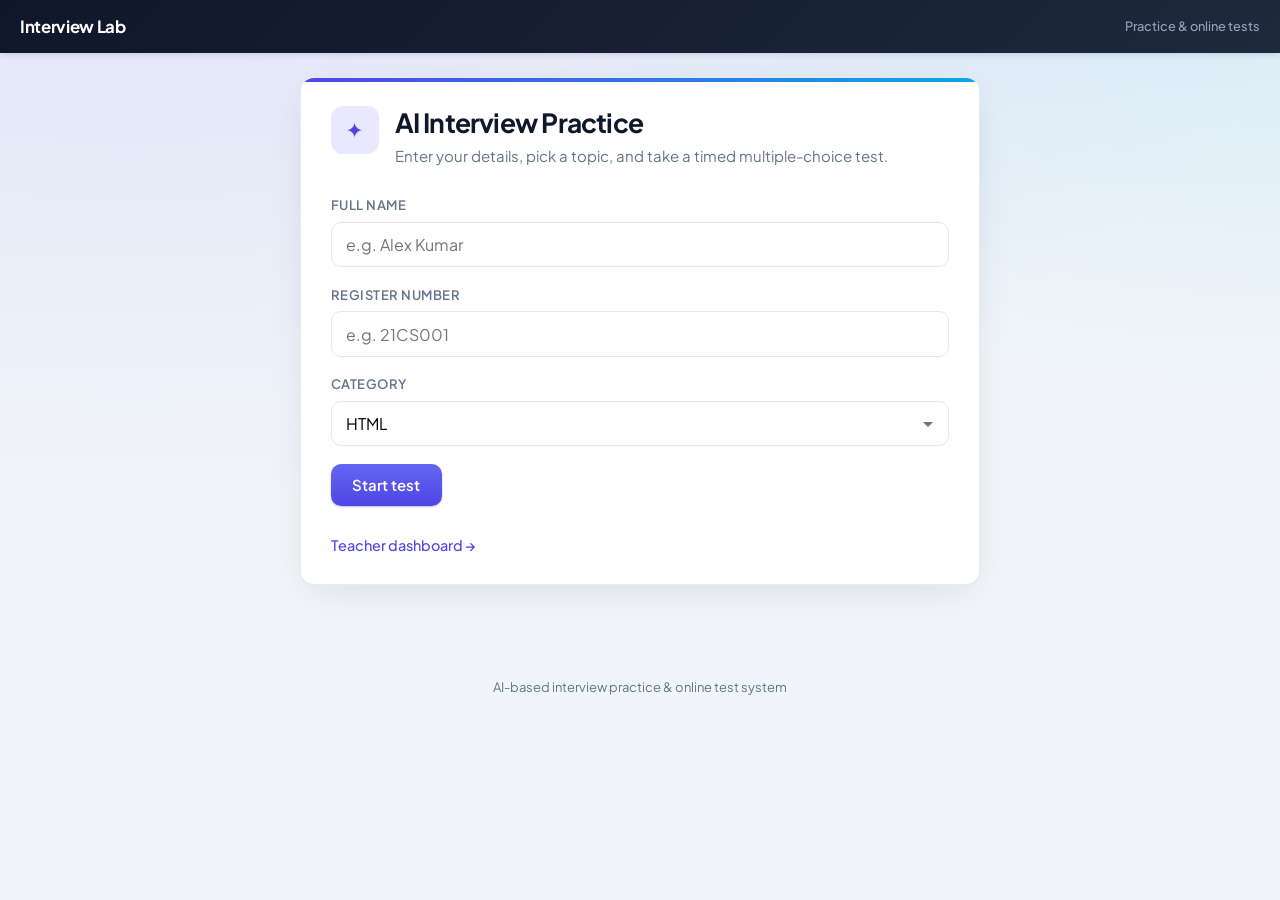
==== index.html @ 2e2f3640 "Created a repo with base Code" ====
<!DOCTYPE html>
<html lang="en">
  <head>
    <meta charset="UTF-8" />
    <meta name="viewport" content="width=device-width, initial-scale=1.0" />
    <title>Interview Lab — Start</title>
    <link rel="stylesheet" href="css/styles.css" />
  </head>
  <body>
    <header class="topbar">
      <a href="index.html" class="topbar__brand">Interview Lab</a>
      <span class="topbar__meta">Practice &amp; online tests</span>
    </header>

    <main class="main">
      <div class="wrap">
        <div class="card">
          <div class="card__lead">
            <div class="card__icon" aria-hidden="true">✦</div>
            <div>
              <h1>AI Interview Practice</h1>
              <p class="sub">
                Enter your details, pick a topic, and take a timed multiple-choice test.
              </p>
            </div>
          </div>

          <form id="login-form">
            <label for="name">Full name</label>
            <input
              type="text"
              id="name"
              name="name"
              autocomplete="name"
              required
              placeholder="e.g. Alex Kumar"
            />

            <label for="regNo">Register number</label>
            <input
              type="text"
              id="regNo"
              name="regNo"
              required
              placeholder="e.g. 21CS001"
            />

            <label for="category">Category</label>
            <select id="category" name="category" required>
              <option value="HTML">HTML</option>
              <option value="CSS">CSS</option>
              <option value="JavaScript">JavaScript</option>
              <option value="Aptitude">Aptitude</option>
            </select>

            <button type="submit" class="btn">Start test</button>
          </form>

          <div class="nav-links">
            <a class="link-quiet" href="dashboard.html">Teacher dashboard →</a>
          </div>
        </div>
      </div>
    </main>

    <footer class="site-footer">AI-based interview practice &amp; online test system</footer>

    <script src="js/login.js"></script>
  </body>
</html>
---- css/styles.css ----
@import url("https://fonts.googleapis.com/css2?family=Plus+Jakarta+Sans:ital,wght@0,400;0,500;0,600;0,700;1,400&display=swap");

/* Interview Lab — UI system */
:root {
  --font: "Plus Jakarta Sans", system-ui, -apple-system, sans-serif;
  --bg0: #0f172a;
  --bg1: #1e293b;
  --bg-page: #f1f5f9;
  --bg-mesh: radial-gradient(1200px 600px at 10% -10%, rgba(99, 102, 241, 0.12), transparent),
    radial-gradient(800px 400px at 100% 0%, rgba(14, 165, 233, 0.1), transparent);
  --surface: #ffffff;
  --surface-2: #f8fafc;
  --text: #0f172a;
  --muted: #64748b;
  --accent: #4f46e5;
  --accent-hover: #4338ca;
  --accent-soft: rgba(79, 70, 229, 0.12);
  --accent-glow: rgba(79, 70, 229, 0.25);
  --border: #e2e8f0;
  --success: #059669;
  --success-soft: rgba(5, 150, 105, 0.1);
  --danger: #dc2626;
  --danger-soft: rgba(220, 38, 38, 0.08);
  --radius: 14px;
  --radius-sm: 10px;
  --shadow: 0 1px 2px rgba(15, 23, 42, 0.06);
  --shadow-md: 0 4px 6px -1px rgba(15, 23, 42, 0.08), 0 2px 4px -2px rgba(15, 23, 42, 0.06);
  --shadow-lg: 0 10px 40px -10px rgba(15, 23, 42, 0.12);
}

*,
*::before,
*::after {
  box-sizing: border-box;
}

html {
  -webkit-font-smoothing: antialiased;
}

body {
  margin: 0;
  min-height: 100vh;
  font-family: var(--font);
  color: var(--text);
  line-height: 1.55;
  background-color: var(--bg-page);
  background-image: var(--bg-mesh);
  background-attachment: fixed;
}

a {
  color: var(--accent);
  text-decoration: none;
  font-weight: 500;
  transition: color 0.15s ease;
}

a:hover {
  color: var(--accent-hover);
  text-decoration: underline;
  text-underline-offset: 3px;
}

/* Top bar */
.topbar {
  display: flex;
  align-items: center;
  justify-content: space-between;
  flex-wrap: wrap;
  gap: 0.5rem 1rem;
  padding: 0.85rem 1.25rem;
  background: linear-gradient(135deg, var(--bg0) 0%, var(--bg1) 100%);
  color: #f8fafc;
  box-shadow: var(--shadow-md);
}

.topbar__brand {
  font-weight: 700;
  font-size: 1.05rem;
  letter-spacing: -0.02em;
  color: #fff !important;
  text-decoration: none !important;
}

.topbar__brand:hover {
  color: #c7d2fe !important;
}

.topbar__meta {
  font-size: 0.8rem;
  color: #94a3b8;
  font-weight: 500;
}

.main {
  padding-bottom: 2rem;
}

.wrap {
  max-width: 720px;
  margin: 0 auto;
  padding: 1.5rem 1.25rem 2rem;
}

.wrap--wide {
  max-width: 980px;
}

.card {
  background: var(--surface);
  border-radius: var(--radius);
  box-shadow: var(--shadow-lg);
  border: 1px solid rgba(226, 232, 240, 0.8);
  padding: 1.75rem 1.85rem;
  position: relative;
  overflow: hidden;
}

.card::before {
  content: "";
  position: absolute;
  top: 0;
  left: 0;
  right: 0;
  height: 4px;
  background: linear-gradient(90deg, var(--accent), #0ea5e9);
  border-radius: var(--radius) var(--radius) 0 0;
}

.card--plain::before {
  display: none;
}

.card__lead {
  display: flex;
  align-items: flex-start;
  gap: 1rem;
  margin-bottom: 0.25rem;
}

.card__lead .sub {
  margin-bottom: 1.5rem;
}

.card__icon {
  width: 48px;
  height: 48px;
  border-radius: 12px;
  background: var(--accent-soft);
  color: var(--accent);
  display: flex;
  align-items: center;
  justify-content: center;
  font-size: 1.35rem;
  flex-shrink: 0;
}

h1 {
  font-size: 1.65rem;
  font-weight: 700;
  letter-spacing: -0.03em;
  margin: 0 0 0.35rem;
  line-height: 1.25;
  color: var(--text);
}

.sub {
  color: var(--muted);
  font-size: 0.9375rem;
  margin: 0 0 1.35rem;
  line-height: 1.5;
}

label {
  display: block;
  font-weight: 600;
  font-size: 0.8125rem;
  text-transform: uppercase;
  letter-spacing: 0.04em;
  color: var(--muted);
  margin-bottom: 0.4rem;
}

input[type="text"],
input[type="password"],
select {
  width: 100%;
  padding: 0.7rem 0.9rem;
  border: 1px solid var(--border);
  border-radius: var(--radius-sm);
  font-size: 1rem;
  font-family: inherit;
  margin-bottom: 1.1rem;
  background: var(--surface);
  transition: border-color 0.15s, box-shadow 0.15s;
}

input:hover,
select:hover {
  border-color: #cbd5e1;
}

input:focus,
select:focus {
  outline: none;
  border-color: var(--accent);
  box-shadow: 0 0 0 3px var(--accent-soft);
}

select {
  cursor: pointer;
  appearance: none;
  background-image: url("data:image/svg+xml,%3Csvg xmlns='http://www.w3.org/2000/svg' width='16' height='16' fill='%2364748b' viewBox='0 0 16 16'%3E%3Cpath d='M8 11L3 6h10l-5 5z'/%3E%3C/svg%3E");
  background-repeat: no-repeat;
  background-position: right 0.75rem center;
  padding-right: 2.25rem;
}

.btn {
  display: inline-flex;
  align-items: center;
  justify-content: center;
  gap: 0.4rem;
  padding: 0.72rem 1.35rem;
  font-size: 0.9375rem;
  font-weight: 600;
  font-family: inherit;
  border: none;
  border-radius: var(--radius-sm);
  cursor: pointer;
  background: linear-gradient(180deg, #6366f1 0%, var(--accent) 100%);
  color: #fff;
  text-decoration: none;
  text-align: center;
  box-shadow: 0 1px 2px rgba(79, 70, 229, 0.35);
  transition: transform 0.12s ease, box-shadow 0.12s ease, filter 0.12s ease;
}

.btn:hover {
  filter: brightness(1.05);
  box-shadow: 0 4px 14px var(--accent-glow);
  transform: translateY(-1px);
}

.btn:active {
  transform: translateY(0);
}

.btn:disabled {
  opacity: 0.55;
  cursor: not-allowed;
  transform: none;
}

.btn-secondary {
  background: linear-gradient(180deg, #64748b 0%, #475569 100%);
  box-shadow: 0 1px 2px rgba(71, 85, 105, 0.4);
}

.btn-secondary:hover {
  box-shadow: 0 4px 12px rgba(71, 85, 105, 0.35);
}

.btn-danger {
  background: linear-gradient(180deg, #ef4444 0%, var(--danger) 100%);
}

.btn-row {
  display: flex;
  flex-wrap: wrap;
  gap: 0.65rem;
  margin-top: 0.75rem;
}

.timer-bar {
  display: flex;
  justify-content: space-between;
  align-items: center;
  flex-wrap: wrap;
  gap: 0.75rem;
  margin: 0 0 1.35rem;
  padding: 1rem 1.15rem;
  background: linear-gradient(135deg, #eef2ff 0%, #e0f2fe 100%);
  border-radius: var(--radius-sm);
  border: 1px solid #c7d2fe;
  font-size: 0.9rem;
}

.timer-bar__pill {
  display: inline-flex;
  align-items: center;
  gap: 0.35rem;
  padding: 0.35rem 0.65rem;
  background: rgba(255, 255, 255, 0.85);
  border-radius: 999px;
  font-weight: 600;
  color: var(--text);
  border: 1px solid rgba(199, 210, 254, 0.8);
}

.timer-bar strong {
  font-size: 1.35rem;
  font-variant-numeric: tabular-nums;
  font-weight: 800;
  color: var(--accent);
  letter-spacing: -0.02em;
}

.timer-bar.warn {
  background: linear-gradient(135deg, #fef2f2 0%, #fff7ed 100%);
  border-color: #fecaca;
}

.timer-bar.warn strong {
  color: var(--danger);
}

.test-actions {
  margin-top: 1.75rem;
  padding-top: 1.25rem;
  border-top: 1px dashed var(--border);
}

.question-block {
  margin-bottom: 1.35rem;
  padding: 1.15rem 1.1rem;
  background: var(--surface-2);
  border-radius: var(--radius-sm);
  border: 1px solid var(--border);
}

.question-block:last-of-type {
  margin-bottom: 0;
}

.question-block h3 {
  font-size: 0.98rem;
  font-weight: 600;
  margin: 0 0 0.85rem;
  line-height: 1.45;
  color: var(--text);
}

.options label {
  font-weight: 500;
  display: flex;
  align-items: flex-start;
  gap: 0.65rem;
  padding: 0.65rem 0.75rem;
  margin-bottom: 0.45rem;
  cursor: pointer;
  border-radius: var(--radius-sm);
  border: 1px solid var(--border);
  background: var(--surface);
  transition: border-color 0.15s, background 0.15s, box-shadow 0.15s;
}

.options label:hover {
  border-color: #cbd5e1;
  background: #fafafa;
}

.options label:has(input:checked) {
  border-color: var(--accent);
  background: var(--accent-soft);
  box-shadow: 0 0 0 1px rgba(79, 70, 229, 0.2);
}

.options input[type="radio"] {
  margin-top: 0.2rem;
  accent-color: var(--accent);
  width: 1.05rem;
  height: 1.05rem;
}

.score-wrap {
  text-align: center;
  padding: 1.25rem 1rem;
  margin: 0.5rem 0 1.25rem;
  background: linear-gradient(160deg, var(--accent-soft) 0%, rgba(14, 165, 233, 0.08) 100%);
  border-radius: var(--radius);
  border: 1px solid rgba(79, 70, 229, 0.15);
}

.score-label {
  margin: 0 0 0.35rem;
  text-transform: uppercase;
  letter-spacing: 0.08em;
  font-size: 0.72rem;
  font-weight: 700;
  color: var(--muted);
}

.block-title {
  margin: 1.35rem 0 0.5rem;
  font-size: 0.8rem;
  font-weight: 700;
  text-transform: uppercase;
  letter-spacing: 0.06em;
  color: var(--muted);
}

.score-big {
  font-size: clamp(2.25rem, 6vw, 3rem);
  font-weight: 800;
  letter-spacing: -0.04em;
  color: var(--accent);
  margin: 0;
  font-variant-numeric: tabular-nums;
}

#result-meta p {
  margin: 0.35rem 0;
  font-size: 0.9375rem;
}

#result-meta strong {
  color: var(--text);
  font-weight: 600;
}

#save-status.sub {
  margin-bottom: 0.75rem;
  padding: 0.5rem 0.75rem;
  border-radius: var(--radius-sm);
  background: var(--surface-2);
}

.feedback-section {
  margin-top: 1rem;
  padding: 1.15rem 1.2rem;
  background: var(--surface-2);
  border-radius: var(--radius-sm);
  border: 1px solid var(--border);
}

.feedback-section h3 {
  margin: 0 0 0.5rem;
  font-size: 0.95rem;
  font-weight: 700;
  color: var(--text);
}

.feedback-section ul {
  margin: 0.35rem 0 0.85rem;
  padding-left: 1.15rem;
}

.feedback-section li {
  margin-bottom: 0.35rem;
  font-size: 0.9rem;
  color: #334155;
}

.feedback-section p {
  font-size: 0.9rem;
  margin: 0.35rem 0;
  color: #334155;
}

.feedback-loading {
  color: var(--muted);
  font-style: italic;
}

.error-msg {
  color: var(--danger);
  font-size: 0.9rem;
  margin-top: 0.5rem;
  padding: 0.65rem 0.85rem;
  background: var(--danger-soft);
  border-radius: var(--radius-sm);
  border: 1px solid rgba(220, 38, 38, 0.2);
}

code {
  font-family: ui-monospace, "Cascadia Code", monospace;
  font-size: 0.85em;
  padding: 0.15rem 0.4rem;
  background: #f1f5f9;
  border-radius: 6px;
  border: 1px solid var(--border);
}

/* Dashboard */
.table-wrap {
  overflow-x: auto;
  margin-top: 1rem;
  border-radius: var(--radius-sm);
  border: 1px solid var(--border);
  background: var(--surface);
  box-shadow: var(--shadow);
}

.data-table {
  width: 100%;
  border-collapse: collapse;
  font-size: 0.875rem;
}

.data-table th,
.data-table td {
  text-align: left;
  padding: 0.75rem 0.9rem;
  border-bottom: 1px solid var(--border);
}

.data-table th {
  background: linear-gradient(180deg, #f8fafc 0%, #f1f5f9 100%);
  font-weight: 600;
  font-size: 0.7rem;
  text-transform: uppercase;
  letter-spacing: 0.05em;
  color: var(--muted);
}

.data-table tbody tr:last-child td {
  border-bottom: none;
}

.data-table tbody tr:hover td {
  background: #fafbfc;
}

.nav-links {
  margin-top: 1.75rem;
  display: flex;
  flex-wrap: wrap;
  gap: 0.65rem;
  align-items: center;
}

.nav-links--end {
  justify-content: flex-end;
}

.link-quiet {
  font-size: 0.9rem;
  font-weight: 500;
}

footer.site-footer {
  text-align: center;
  padding: 1.75rem 1rem 2rem;
  color: var(--muted);
  font-size: 0.8125rem;
}

/* Optional Gemini */
.optional-gemini summary {
  cursor: pointer;
  font-weight: 600;
  color: var(--muted);
  padding: 0.35rem 0;
  list-style: none;
}

.optional-gemini summary::-webkit-details-marker {
  display: none;
}

.optional-gemini summary::before {
  content: "▸";
  display: inline-block;
  margin-right: 0.45rem;
  transition: transform 0.2s ease;
  color: var(--accent);
}

.optional-gemini[open] summary::before {
  transform: rotate(90deg);
}

.optional-gemini[open] summary {
  margin-bottom: 0.35rem;
  color: var(--text);
}

.gemini-steps {
  margin: 0.75rem 0 1rem;
  padding-left: 1.25rem;
  color: var(--text);
}

.gemini-steps li {
  margin-bottom: 0.45rem;
}

.gemini-intro {
  margin-top: 0.75rem !important;
}

.gemini-error-box {
  margin-top: 0.75rem;
}

/* Teacher gate */
.pin-card {
  max-width: 420px;
  margin: 0 auto;
}

.pin-card form .btn[type="submit"] {
  width: 100%;
}

.pin-card__back {
  margin-bottom: 0 !important;
  margin-top: 1rem !important;
}

@media (max-width: 520px) {
  .card {
    padding: 1.35rem 1.2rem;
  }

  h1 {
    font-size: 1.4rem;
  }

  .timer-bar {
    flex-direction: column;
    align-items: stretch;
  }

  .timer-bar > span {
    display: flex;
    justify-content: space-between;
    align-items: center;
  }
}
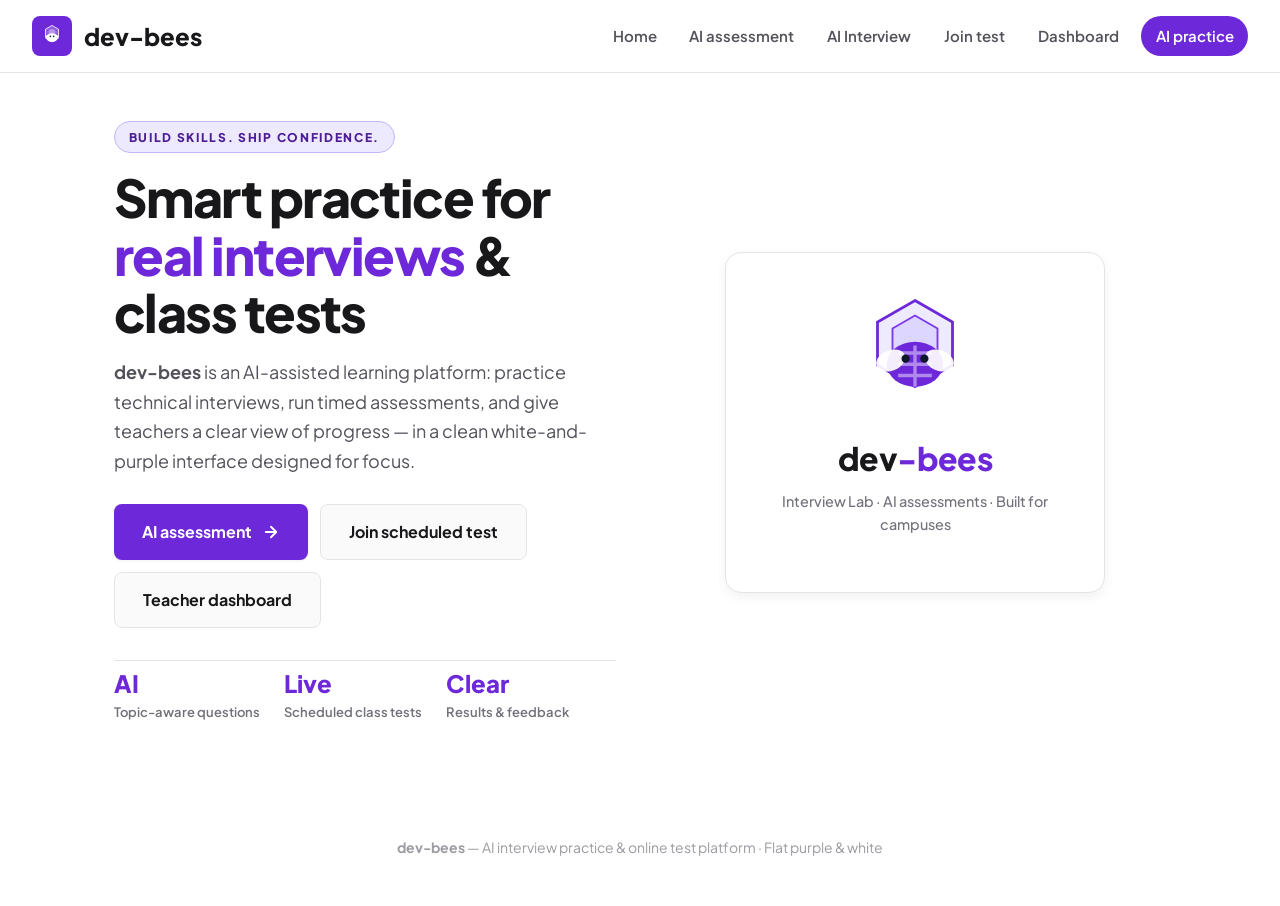
==== commit 09a30428: "Move secrets to gitignored local config and ship platform updates. Firebase, Groq/Gemini keys, and t" ====
--- a/index.html
+++ b/index.html
@@ -3,68 +3,96 @@
   <head>
     <meta charset="UTF-8" />
     <meta name="viewport" content="width=device-width, initial-scale=1.0" />
-    <title>Interview Lab — Start</title>
+    <meta name="description" content="dev-bees — AI-powered interview practice and online assessments built for students and educators." />
+    <title>dev-bees — AI Interview &amp; Test Platform</title>
     <link rel="stylesheet" href="css/styles.css" />
   </head>
   <body>
     <header class="topbar">
-      <a href="index.html" class="topbar__brand">Interview Lab</a>
-      <span class="topbar__meta">Practice &amp; online tests</span>
+      <a href="index.html" class="topbar__brand" aria-label="dev-bees home">
+        <div class="topbar__logo" aria-hidden="true">
+          <svg width="26" height="26" viewBox="0 0 64 64" fill="none" xmlns="http://www.w3.org/2000/svg">
+            <path d="M32 6L48 15.2V33.8L32 43L16 33.8V15.2L32 6Z" stroke="currentColor" stroke-width="2" fill="rgba(255,255,255,0.25)"/>
+            <path d="M32 14L40 18.6V27.8L32 32.4L24 27.8V18.6L32 14Z" fill="currentColor" opacity="0.35"/>
+            <ellipse cx="32" cy="36" rx="14" ry="11" fill="currentColor"/>
+            <path d="M32 26v22M24 30h16M24 36h16M24 42h16" stroke="#fff" stroke-width="2" stroke-opacity="0.35"/>
+            <ellipse cx="22" cy="34" rx="7" ry="5" fill="#fff" fill-opacity="0.9" transform="rotate(-25 22 34)"/>
+            <ellipse cx="42" cy="34" rx="7" ry="5" fill="#fff" fill-opacity="0.9" transform="rotate(25 42 34)"/>
+            <circle cx="28" cy="33" r="2" fill="#1e293b"/>
+            <circle cx="36" cy="33" r="2" fill="#1e293b"/>
+          </svg>
+        </div>
+        <span>dev-bees </span>
+        
+      </a>
+      <nav class="topbar__nav topbar__nav--links" aria-label="Primary">
+        <a href="index.html">Home</a>
+        <a href="ai-assessment.html">AI assessment</a>
+        <a href="ai-assessment.html">AI Interview</a>
+        <a href="join-test.html">Join test</a>
+        <a href="dashboard.html">Dashboard</a>
+        <a href="ai-assessment.html" class="nav-cta">AI practice</a>
+      </nav>
     </header>
 
-    <main class="main">
-      <div class="wrap">
-        <div class="card">
-          <div class="card__lead">
-            <div class="card__icon" aria-hidden="true">✦</div>
-            <div>
-              <h1>AI Interview Practice</h1>
-              <p class="sub">
-                Enter your details, pick a topic, and take a timed multiple-choice test.
-              </p>
+    <section class="hero">
+      <div class="hero__inner wrap wrap--wide">
+        <div class="hero__copy animate-in">
+          <p class="hero__eyebrow">Build skills. Ship confidence.</p>
+          <h1 class="hero__title">Smart practice for <span>real interviews</span> &amp; class tests</h1>
+          <p class="hero__lead">
+            <strong>dev-bees</strong> is an AI-assisted learning platform: practice technical interviews, run timed
+            assessments, and give teachers a clear view of progress — in a clean white-and-purple interface
+            designed for focus.
+          </p>
+          <div class="hero__actions">
+            <a href="ai-assessment.html" class="btn">
+              <span>AI assessment</span>
+              <svg width="18" height="18" viewBox="0 0 24 24" fill="none" stroke="currentColor" stroke-width="2.5" stroke-linecap="round" stroke-linejoin="round"><path d="M5 12h14m-7-7l7 7-7 7"/></svg>
+            </a>
+            <a href="join-test.html" class="btn btn-secondary">Join scheduled test</a>
+            <a href="dashboard.html" class="btn btn-secondary">Teacher dashboard</a>
+          </div>
+          <div class="hero__stats">
+            <div class="hero__stat">
+              <strong>AI</strong>
+              <span>Topic-aware questions</span>
+            </div>
+            <div class="hero__stat">
+              <strong>Live</strong>
+              <span>Scheduled class tests</span>
+            </div>
+            <div class="hero__stat">
+              <strong>Clear</strong>
+              <span>Results &amp; feedback</span>
             </div>
           </div>
-
-          <form id="login-form">
-            <label for="name">Full name</label>
-            <input
-              type="text"
-              id="name"
-              name="name"
-              autocomplete="name"
-              required
-              placeholder="e.g. Alex Kumar"
-            />
-
-            <label for="regNo">Register number</label>
-            <input
-              type="text"
-              id="regNo"
-              name="regNo"
-              required
-              placeholder="e.g. 21CS001"
-            />
-
-            <label for="category">Category</label>
-            <select id="category" name="category" required>
-              <option value="HTML">HTML</option>
-              <option value="CSS">CSS</option>
-              <option value="JavaScript">JavaScript</option>
-              <option value="Aptitude">Aptitude</option>
-            </select>
-
-            <button type="submit" class="btn">Start test</button>
-          </form>
-
-          <div class="nav-links">
-            <a class="link-quiet" href="dashboard.html">Teacher dashboard →</a>
+        </div>
+        <div class="hero__visual animate-in">
+          <div class="hero__logo-card">
+            <div class="hero__logo-mark" aria-hidden="true">
+              <svg width="120" height="120" viewBox="0 0 64 64" fill="none" xmlns="http://www.w3.org/2000/svg">
+                <path d="M32 4L52 15.5V38.5L32 50L12 38.5V15.5L32 4Z" fill="#ede9fe" opacity="0.9"/>
+                <path d="M32 4L52 15.5V38.5L32 50L12 38.5V15.5L32 4Z" stroke="#6d28d9" stroke-width="1.5" fill="none"/>
+                <path d="M32 12L44 18.9V32.7L32 39.6L20 32.7V18.9L32 12Z" fill="#ddd6fe" stroke="#7c3aed" stroke-width="1"/>
+                <ellipse cx="32" cy="38" rx="15" ry="12" fill="#6d28d9"/>
+                <path d="M32 28v22M23 32h18M23 38h18M23 44h18" stroke="#fff" stroke-width="1.8" stroke-opacity="0.45"/>
+                <ellipse cx="19" cy="36" rx="8" ry="5.5" fill="#fff" fill-opacity="0.92" transform="rotate(-22 19 36)"/>
+                <ellipse cx="45" cy="36" rx="8" ry="5.5" fill="#fff" fill-opacity="0.92" transform="rotate(22 45 36)"/>
+                <circle cx="27" cy="35" r="2.2" fill="#0f172a"/>
+                <circle cx="37" cy="35" r="2.2" fill="#0f172a"/>
+              </svg>
+            </div>
+            <p class="hero__wordmark">dev<span>-bees</span></p>
+            <p class="hero__logo-tag">Interview Lab · AI assessments · Built for campuses</p>
           </div>
         </div>
       </div>
-    </main>
+    </section>
 
-    <footer class="site-footer">AI-based interview practice &amp; online test system</footer>
+    <footer class="site-footer">
+      <strong>dev-bees</strong> — AI interview practice &amp; online test platform · Flat purple &amp; white
+    </footer>
 
-    <script src="js/login.js"></script>
   </body>
 </html>
--- a/css/styles.css
+++ b/css/styles.css
@@ -1,41 +1,57 @@
-@import url("https://fonts.googleapis.com/css2?family=Plus+Jakarta+Sans:ital,wght@0,400;0,500;0,600;0,700;1,400&display=swap");
-
-/* Interview Lab — UI system */
+@import url("https://fonts.googleapis.com/css2?family=Plus+Jakarta+Sans:wght@300;400;500;600;700;800&display=swap");
+
+/* Test Platform — flat purple & white */
 :root {
   --font: "Plus Jakarta Sans", system-ui, -apple-system, sans-serif;
-  --bg0: #0f172a;
-  --bg1: #1e293b;
-  --bg-page: #f1f5f9;
-  --bg-mesh: radial-gradient(1200px 600px at 10% -10%, rgba(99, 102, 241, 0.12), transparent),
-    radial-gradient(800px 400px at 100% 0%, rgba(14, 165, 233, 0.1), transparent);
+
+  --bg-page: #ffffff;
   --surface: #ffffff;
-  --surface-2: #f8fafc;
-  --text: #0f172a;
-  --muted: #64748b;
-  --accent: #4f46e5;
-  --accent-hover: #4338ca;
-  --accent-soft: rgba(79, 70, 229, 0.12);
-  --accent-glow: rgba(79, 70, 229, 0.25);
-  --border: #e2e8f0;
-  --success: #059669;
-  --success-soft: rgba(5, 150, 105, 0.1);
+  --surface-hover: #ffffff;
+  --surface-2: #fafafa;
+
+  --text: #18181b;
+  --text-dim: #52525b;
+  --text-muted: #71717a;
+
+  --accent: #6d28d9;
+  --accent-hover: #5b21b6;
+  --accent-light: #7c3aed;
+  --accent-dark: #4c1d95;
+  --accent-soft: #ede9fe;
+  --accent-border: #c4b5fd;
+
+  --border: #e4e4e7;
+  --border-hover: #d4d4d8;
+
+  --success: #16a34a;
+  --success-soft: #dcfce7;
   --danger: #dc2626;
-  --danger-soft: rgba(220, 38, 38, 0.08);
-  --radius: 14px;
-  --radius-sm: 10px;
-  --shadow: 0 1px 2px rgba(15, 23, 42, 0.06);
-  --shadow-md: 0 4px 6px -1px rgba(15, 23, 42, 0.08), 0 2px 4px -2px rgba(15, 23, 42, 0.06);
-  --shadow-lg: 0 10px 40px -10px rgba(15, 23, 42, 0.12);
-}
-
-*,
-*::before,
-*::after {
+  --danger-soft: #fee2e2;
+  --warning: #d97706;
+
+  --radius: 16px;
+  --radius-md: 12px;
+  --radius-sm: 8px;
+  --radius-full: 999px;
+
+  --shadow: 0 1px 3px rgba(0, 0, 0, 0.06);
+  --shadow-md: 0 4px 12px rgba(0, 0, 0, 0.06);
+  --shadow-lg: 0 8px 24px rgba(0, 0, 0, 0.08);
+
+  --transition: color 0.15s ease, background-color 0.15s ease, border-color 0.15s ease,
+    box-shadow 0.15s ease, transform 0.15s ease;
+}
+
+/* Reset & Base */
+*, *::before, *::after {
   box-sizing: border-box;
 }
 
 html {
   -webkit-font-smoothing: antialiased;
+  -moz-osx-font-smoothing: grayscale;
+  scroll-behavior: smooth;
+  color-scheme: light;
 }
 
 body {
@@ -43,453 +59,924 @@
   min-height: 100vh;
   font-family: var(--font);
   color: var(--text);
-  line-height: 1.55;
+  line-height: 1.6;
   background-color: var(--bg-page);
-  background-image: var(--bg-mesh);
-  background-attachment: fixed;
-}
+  overflow-x: hidden;
+}
+
+/* Typography */
+h1, h2, h3, h4, h5, h6 {
+  margin: 0;
+  font-weight: 700;
+  line-height: 1.2;
+  letter-spacing: -0.02em;
+}
+
+h1 { font-size: 2.5rem; margin-bottom: 0.75rem; }
+h2 { font-size: 1.75rem; margin-bottom: 0.5rem; }
+h3 { font-size: 1.25rem; margin-bottom: 0.5rem; }
+
+p { margin: 0 0 1rem; }
 
 a {
   color: var(--accent);
   text-decoration: none;
   font-weight: 500;
-  transition: color 0.15s ease;
+  transition: var(--transition);
 }
 
 a:hover {
   color: var(--accent-hover);
-  text-decoration: underline;
-  text-underline-offset: 3px;
-}
-
-/* Top bar */
+}
+
+/* Scrollbar */
+::-webkit-scrollbar {
+  width: 8px;
+}
+
+::-webkit-scrollbar-track {
+  background: var(--bg-page);
+}
+
+::-webkit-scrollbar-thumb {
+  background: var(--surface-2);
+  border-radius: 4px;
+}
+
+::-webkit-scrollbar-thumb:hover {
+  background: var(--text-muted);
+}
+
+/* Utility */
+.animate-in {
+  animation: slide-up 0.6s cubic-bezier(0.2, 0.8, 0.2, 1) forwards;
+}
+
+@keyframes slide-up {
+  from { opacity: 0; transform: translateY(20px); }
+  to { opacity: 1; transform: translateY(0); }
+}
+
+@keyframes spin {
+  to { transform: rotate(360deg); }
+}
+
+@keyframes pulse-glow {
+  0% { box-shadow: 0 0 0 0 rgba(99, 102, 241, 0.4); }
+  70% { box-shadow: 0 0 0 10px rgba(99, 102, 241, 0); }
+  100% { box-shadow: 0 0 0 0 rgba(99, 102, 241, 0); }
+}
+
+/* Layout */
 .topbar {
   display: flex;
   align-items: center;
   justify-content: space-between;
+  padding: 1rem 2rem;
+  background: var(--bg-page);
+  border-bottom: 1px solid var(--border);
+  position: sticky;
+  top: 0;
+  z-index: 1000;
+  transition: var(--transition);
+}
+
+.topbar__brand {
+  font-size: 1.5rem;
+  font-weight: 800;
+  color: var(--text);
+  display: flex;
+  align-items: center;
+  gap: 0.75rem;
+  text-decoration: none;
+}
+
+.topbar__logo {
+  width: 40px;
+  height: 40px;
+  background: var(--accent);
+  border-radius: var(--radius-sm);
+  display: flex;
+  align-items: center;
+  justify-content: center;
+  color: #fff;
+}
+
+.topbar__meta {
+  font-size: 0.75rem;
+  text-transform: uppercase;
+  letter-spacing: 0.1em;
+  font-weight: 700;
+  color: var(--text-dim);
+  background: var(--surface-2);
+  padding: 0.4rem 1rem;
+  border-radius: var(--radius-full);
+  border: 1px solid var(--border);
+}
+
+.topbar__nav--links {
+  display: flex;
+  align-items: center;
+  gap: 0.25rem;
   flex-wrap: wrap;
-  gap: 0.5rem 1rem;
-  padding: 0.85rem 1.25rem;
-  background: linear-gradient(135deg, var(--bg0) 0%, var(--bg1) 100%);
-  color: #f8fafc;
+}
+
+.topbar__nav--links a {
+  color: var(--text-dim);
+  font-weight: 600;
+  font-size: 0.9375rem;
+  padding: 0.5rem 0.9rem;
+  border-radius: var(--radius-full);
+  text-decoration: none;
+  transition: var(--transition);
+}
+
+.topbar__nav--links a:hover {
+  color: var(--accent-dark);
+  background: var(--accent-soft);
+}
+
+.topbar__nav--links a.nav-cta {
+  background: var(--accent);
+  color: #fff;
+  margin-left: 0.25rem;
+}
+
+.topbar__nav--links a.nav-cta:hover {
+  color: #fff;
+  background: var(--accent-hover);
+}
+
+/* Home hero */
+.hero {
+  padding: 3rem 0 4rem;
+  position: relative;
+  overflow: hidden;
+  background: var(--bg-page);
+}
+
+.hero__inner {
+  position: relative;
+  z-index: 1;
+  display: grid;
+  gap: 2.5rem;
+  align-items: center;
+}
+
+@media (min-width: 900px) {
+  .hero__inner {
+    grid-template-columns: 1fr 1fr;
+    gap: 3rem;
+  }
+}
+
+.hero__copy {
+  max-width: 36rem;
+}
+
+.hero__eyebrow {
+  display: inline-block;
+  font-size: 0.75rem;
+  font-weight: 800;
+  letter-spacing: 0.14em;
+  text-transform: uppercase;
+  color: var(--accent-dark);
+  background: var(--accent-soft);
+  padding: 0.35rem 0.85rem;
+  border-radius: var(--radius-full);
+  margin-bottom: 1rem;
+  border: 1px solid var(--accent-border);
+}
+
+.hero__title {
+  font-size: clamp(2.25rem, 5vw, 3.25rem);
+  font-weight: 800;
+  letter-spacing: -0.03em;
+  line-height: 1.1;
+  margin-bottom: 1rem;
+  color: var(--text);
+}
+
+.hero__title span {
+  color: var(--accent);
+}
+
+.hero__lead {
+  font-size: 1.125rem;
+  color: var(--text-dim);
+  line-height: 1.65;
+  margin-bottom: 1.75rem;
+}
+
+.hero__actions {
+  display: flex;
+  flex-wrap: wrap;
+  gap: 0.75rem;
+  margin-bottom: 2rem;
+}
+
+.hero__stats {
+  display: flex;
+  flex-wrap: wrap;
+  gap: 1.5rem;
+  padding-top: 0.5rem;
+  border-top: 1px solid var(--border);
+}
+
+.hero__stat {
+  min-width: 5rem;
+}
+
+.hero__stat strong {
+  display: block;
+  font-size: 1.5rem;
+  font-weight: 800;
+  color: var(--accent);
+  line-height: 1.2;
+}
+
+.hero__stat span {
+  font-size: 0.8125rem;
+  color: var(--text-muted);
+  font-weight: 600;
+}
+
+.hero__visual {
+  display: flex;
+  justify-content: center;
+  align-items: center;
+}
+
+.hero__logo-card {
+  background: var(--surface);
+  border: 1px solid var(--border);
+  border-radius: var(--radius);
+  padding: 2.5rem 2rem;
   box-shadow: var(--shadow-md);
-}
-
-.topbar__brand {
-  font-weight: 700;
-  font-size: 1.05rem;
+  text-align: center;
+  max-width: 380px;
+  width: 100%;
+}
+
+.hero__logo-mark {
+  width: 120px;
+  height: 120px;
+  margin: 0 auto 1.25rem;
+  display: flex;
+  align-items: center;
+  justify-content: center;
+}
+
+.hero__logo-card .hero__wordmark {
+  font-size: 2rem;
+  font-weight: 800;
   letter-spacing: -0.02em;
-  color: #fff !important;
-  text-decoration: none !important;
-}
-
-.topbar__brand:hover {
-  color: #c7d2fe !important;
-}
-
-.topbar__meta {
-  font-size: 0.8rem;
-  color: #94a3b8;
+  color: var(--text);
+  margin-bottom: 0.35rem;
+}
+
+.hero__logo-card .hero__wordmark span {
+  color: var(--accent);
+}
+
+.hero__logo-tag {
+  font-size: 0.9rem;
+  color: var(--text-muted);
   font-weight: 500;
 }
 
+.section-anchor {
+  scroll-margin-top: 5.5rem;
+}
+
+.section-heading {
+  text-align: center;
+  max-width: 32rem;
+  margin: 0 auto 2rem;
+}
+
+.section-heading h2 {
+  font-size: 1.75rem;
+  margin-bottom: 0.5rem;
+}
+
+.section-heading p {
+  color: var(--text-dim);
+  margin: 0;
+  font-size: 1rem;
+}
+
+.join-test-grid {
+  display: grid;
+  grid-template-columns: 1fr 1fr;
+  gap: 1.5rem;
+}
+
+@media (max-width: 640px) {
+  .join-test-grid {
+    grid-template-columns: 1fr;
+  }
+}
+
 .main {
-  padding-bottom: 2rem;
+  padding: 2rem 0 4rem;
 }
 
 .wrap {
-  max-width: 720px;
+  max-width: 800px;
   margin: 0 auto;
-  padding: 1.5rem 1.25rem 2rem;
+  padding: 0 1.5rem;
 }
 
 .wrap--wide {
-  max-width: 980px;
-}
-
+  max-width: 1100px;
+}
+
+.wrap--test {
+  max-width: 1120px;
+}
+
+/* Components */
 .card {
   background: var(--surface);
+  border: 1px solid var(--border);
   border-radius: var(--radius);
+  padding: 2.5rem;
+  box-shadow: var(--shadow-md);
+  transition: var(--transition);
+  position: relative;
+}
+
+.card:hover {
+  border-color: var(--accent-border);
   box-shadow: var(--shadow-lg);
-  border: 1px solid rgba(226, 232, 240, 0.8);
-  padding: 1.75rem 1.85rem;
-  position: relative;
-  overflow: hidden;
-}
-
-.card::before {
-  content: "";
-  position: absolute;
-  top: 0;
-  left: 0;
-  right: 0;
-  height: 4px;
-  background: linear-gradient(90deg, var(--accent), #0ea5e9);
-  border-radius: var(--radius) var(--radius) 0 0;
-}
-
-.card--plain::before {
-  display: none;
+}
+
+.card--flat:hover {
+  transform: none;
 }
 
 .card__lead {
   display: flex;
+  gap: 1.5rem;
+  margin-bottom: 2rem;
   align-items: flex-start;
-  gap: 1rem;
-  margin-bottom: 0.25rem;
-}
-
-.card__lead .sub {
-  margin-bottom: 1.5rem;
 }
 
 .card__icon {
-  width: 48px;
-  height: 48px;
-  border-radius: 12px;
+  width: 64px;
+  height: 64px;
   background: var(--accent-soft);
   color: var(--accent);
+  border: 1px solid var(--accent-border);
+  border-radius: var(--radius-md);
   display: flex;
   align-items: center;
   justify-content: center;
-  font-size: 1.35rem;
+  font-size: 1.75rem;
   flex-shrink: 0;
 }
 
-h1 {
-  font-size: 1.65rem;
-  font-weight: 700;
-  letter-spacing: -0.03em;
-  margin: 0 0 0.35rem;
-  line-height: 1.25;
-  color: var(--text);
-}
-
 .sub {
-  color: var(--muted);
-  font-size: 0.9375rem;
-  margin: 0 0 1.35rem;
-  line-height: 1.5;
-}
-
+  color: var(--text-dim);
+  font-size: 1rem;
+  margin-bottom: 1.5rem;
+}
+
+/* Forms */
 label {
   display: block;
+  font-size: 0.825rem;
   font-weight: 600;
-  font-size: 0.8125rem;
+  color: var(--text-muted);
+  margin-bottom: 0.625rem;
   text-transform: uppercase;
-  letter-spacing: 0.04em;
-  color: var(--muted);
-  margin-bottom: 0.4rem;
+  letter-spacing: 0.05em;
 }
 
 input[type="text"],
 input[type="password"],
-select {
+input[type="number"],
+select,
+textarea {
   width: 100%;
-  padding: 0.7rem 0.9rem;
+  background: #fff;
   border: 1px solid var(--border);
   border-radius: var(--radius-sm);
+  padding: 0.9rem 1.1rem;
+  font-family: inherit;
   font-size: 1rem;
-  font-family: inherit;
-  margin-bottom: 1.1rem;
-  background: var(--surface);
-  transition: border-color 0.15s, box-shadow 0.15s;
-}
-
-input:hover,
-select:hover {
-  border-color: #cbd5e1;
+  color: var(--text);
+  transition: var(--transition);
+  margin-bottom: 1.5rem;
 }
 
 input:focus,
 select:focus {
   outline: none;
   border-color: var(--accent);
+  background: #faf5ff;
   box-shadow: 0 0 0 3px var(--accent-soft);
 }
 
+input::placeholder {
+  color: #475569;
+}
+
 select {
+  appearance: none;
+  background-image: url("data:image/svg+xml,%3Csvg xmlns='http://www.w3.org/2000/svg' width='16' height='16' fill='%2394a3b8' viewBox='0 0 16 16'%3E%3Cpath d='M8 11L3 6h10l-5 5z'/%3E%3C/svg%3E");
+  background-repeat: no-repeat;
+  background-position: right 1.1rem center;
+  padding-right: 3rem;
   cursor: pointer;
-  appearance: none;
-  background-image: url("data:image/svg+xml,%3Csvg xmlns='http://www.w3.org/2000/svg' width='16' height='16' fill='%2364748b' viewBox='0 0 16 16'%3E%3Cpath d='M8 11L3 6h10l-5 5z'/%3E%3C/svg%3E");
-  background-repeat: no-repeat;
-  background-position: right 0.75rem center;
-  padding-right: 2.25rem;
-}
-
+}
+
+/* Buttons */
 .btn {
   display: inline-flex;
   align-items: center;
   justify-content: center;
-  gap: 0.4rem;
-  padding: 0.72rem 1.35rem;
+  gap: 0.625rem;
+  padding: 0.9rem 1.75rem;
+  border-radius: var(--radius-sm);
+  font-size: 1rem;
+  font-weight: 700;
+  cursor: pointer;
+  transition: var(--transition);
+  border: none;
+  font-family: inherit;
+  color: #fff;
+  text-decoration: none;
+  background: var(--accent);
+  box-shadow: var(--shadow);
+}
+
+.btn:hover {
+  background: var(--accent-hover);
+  color: #fff;
+}
+
+.btn:active {
+  transform: translateY(0);
+}
+
+.btn:disabled {
+  opacity: 0.5;
+  cursor: not-allowed;
+  transform: none;
+}
+
+.btn-secondary {
+  background: var(--surface-2);
+  color: var(--text);
+  border: 1px solid var(--border);
+  box-shadow: none;
+}
+
+.btn-secondary:hover {
+  background: var(--accent-soft);
+  border-color: var(--accent-border);
+  color: var(--accent-dark);
+  box-shadow: var(--shadow-md);
+}
+
+.btn-danger {
+  background: #ef4444;
+  box-shadow: 0 4px 14px 0 rgba(239, 68, 68, 0.39);
+}
+
+.btn-danger:hover {
+  background: #f87171;
+  box-shadow: 0 6px 20px rgba(239, 68, 68, 0.5);
+}
+
+.btn-sm {
+  padding: 0.5rem 1rem;
+  font-size: 0.875rem;
+}
+
+/* Navigation Links */
+.nav-links {
+  margin-top: 2rem;
+  display: flex;
+  gap: 1rem;
+  align-items: center;
+}
+
+.link-quiet {
+  font-size: 0.875rem;
+  color: var(--text-dim);
+}
+
+/* Timer Bar */
+.timer-bar {
+  display: flex;
+  justify-content: space-between;
+  gap: 1rem;
+  margin-bottom: 2rem;
+  padding: 1.25rem;
+  background: var(--accent-soft);
+  border-radius: var(--radius-md);
+  border: 1px solid var(--accent);
+}
+
+/* Camera Container */
+#camera-container {
+  position: fixed;
+  top: 72px; /* Below the topbar */
+  right: 24px;
+  width: 220px;
+  background: var(--surface);
+  backdrop-filter: blur(20px);
+  border: 1px solid var(--border);
+  border-radius: var(--radius-md);
+  overflow: hidden;
+  box-shadow: var(--shadow-lg);
+  z-index: 1001; /* Above status bar if needed */
+  display: flex;
+  flex-direction: column;
+  transition: var(--transition);
+}
+
+#camera-feed {
+  width: 100%;
+  aspect-ratio: 16/9;
+  object-fit: cover;
+  background: #000;
+  border-bottom: 1px solid var(--border);
+}
+
+#camera-status {
+  padding: 0.65rem;
+  font-size: 0.75rem;
+  font-weight: 700;
+  text-align: center;
+  text-transform: uppercase;
+  letter-spacing: 0.05em;
+  background: var(--surface-2);
+  color: var(--text-dim);
+}
+
+#camera-status.warning { color: var(--warning); background: rgba(245, 158, 11, 0.1); }
+#camera-status.error { color: var(--danger); background: rgba(239, 68, 68, 0.1); }
+
+.timer-bar__pill {
+  display: flex;
+  flex-direction: column;
+  gap: 0.25rem;
+  font-size: 0.75rem;
+  font-weight: 600;
+  color: var(--text-dim);
+  text-transform: uppercase;
+  letter-spacing: 0.05em;
+}
+
+.timer-bar__pill strong {
+  font-size: 1.25rem;
+  color: var(--text);
+  font-variant-numeric: tabular-nums;
+  letter-spacing: 0;
+}
+
+.timer-bar.warn {
+  border-color: var(--warning);
+  background: rgba(245, 158, 11, 0.12);
+}
+
+.timer-bar.warn .timer-bar__pill strong {
+  color: var(--warning);
+}
+
+.test-stats-row {
+  display: flex;
+  flex-wrap: wrap;
+  gap: 1.25rem 2rem;
+  margin-bottom: 1.5rem;
+  padding: 1rem 1.25rem;
+  background: var(--surface-2);
+  border: 1px solid var(--border);
+  border-radius: var(--radius-md);
   font-size: 0.9375rem;
-  font-weight: 600;
+  color: var(--text-dim);
+}
+
+.test-stats-row__item strong {
+  color: var(--text);
+  font-variant-numeric: tabular-nums;
+}
+
+.test-actions--pager {
+  display: flex;
+  flex-wrap: wrap;
+  gap: 0.75rem;
+}
+
+.test-actions--pager .btn {
+  min-width: 8rem;
+}
+
+.test-summary-panel {
+  margin-top: 1rem;
+  padding: 2rem;
+  background: var(--surface-2);
+  border: 1px solid var(--border);
+  border-radius: var(--radius-md);
+}
+
+.test-summary-panel__title {
+  font-size: 1.5rem;
+  margin-bottom: 0.5rem;
+}
+
+.test-summary-panel__lead {
+  margin-bottom: 1.5rem;
+}
+
+.test-summary-panel__grid {
+  display: grid;
+  grid-template-columns: 1fr 1fr;
+  gap: 1rem;
+  margin-bottom: 1.25rem;
+}
+
+@media (max-width: 520px) {
+  .test-summary-panel__grid {
+    grid-template-columns: 1fr;
+  }
+}
+
+.test-summary-card {
+  padding: 1.25rem;
+  border-radius: var(--radius-sm);
+  border: 1px solid var(--border);
+  background: #fff;
+  text-align: center;
+}
+
+.test-summary-card--ok {
+  border-color: rgba(16, 185, 129, 0.35);
+  background: rgba(16, 185, 129, 0.06);
+}
+
+.test-summary-card--no {
+  border-color: rgba(239, 68, 68, 0.25);
+  background: rgba(239, 68, 68, 0.05);
+}
+
+.test-summary-card__label {
+  display: block;
+  font-size: 0.8rem;
+  font-weight: 700;
+  color: var(--text-muted);
+  text-transform: uppercase;
+  letter-spacing: 0.06em;
+  margin-bottom: 0.35rem;
+}
+
+.test-summary-card__value {
+  font-size: 2rem;
+  font-weight: 800;
+  color: var(--text);
+}
+
+.test-summary-panel__detail {
+  margin-bottom: 1.5rem;
+  font-size: 0.9rem;
+  color: var(--text-dim);
+  line-height: 1.5;
+}
+
+.test-summary-detail__line {
+  margin: 0 0 0.5rem;
+}
+
+.test-summary-panel__actions {
+  display: flex;
+  flex-wrap: wrap;
+  gap: 0.75rem;
+}
+
+.test-summary-panel__actions .btn {
+  flex: 1;
+  min-width: 10rem;
+}
+
+/* Test layout: palette + main workspace */
+.test-shell {
+  display: grid;
+  gap: 1.25rem;
+  grid-template-columns: 1fr;
+  align-items: start;
+}
+
+.test-shell--with-palette {
+  grid-template-columns: minmax(220px, 260px) 1fr;
+}
+
+@media (max-width: 900px) {
+  .test-shell--with-palette {
+    grid-template-columns: 1fr;
+  }
+}
+
+.test-palette-card {
+  padding: 1.35rem 1.25rem;
+  position: sticky;
+  top: 5.5rem;
+}
+
+.test-palette-card--hidden {
+  display: none !important;
+}
+
+.test-palette__title {
+  font-size: 0.7rem;
+  font-weight: 800;
+  letter-spacing: 0.12em;
+  text-transform: uppercase;
+  color: var(--text-muted);
+  margin: 0 0 0.35rem;
+}
+
+.test-palette__hint {
+  font-size: 0.8125rem;
+  color: var(--text-dim);
+  margin: 0 0 1rem;
+  line-height: 1.4;
+}
+
+.question-palette {
+  display: grid;
+  grid-template-columns: repeat(auto-fill, minmax(2.5rem, 1fr));
+  gap: 0.5rem;
+  margin-bottom: 1.25rem;
+}
+
+.question-palette__btn {
+  width: 100%;
+  aspect-ratio: 1;
+  min-height: 2.5rem;
+  padding: 0;
+  border-radius: var(--radius-sm);
+  border: 1px solid var(--border);
+  background: var(--surface);
+  color: var(--text-dim);
+  font-size: 0.875rem;
+  font-weight: 700;
   font-family: inherit;
-  border: none;
+  cursor: pointer;
+  transition: var(--transition);
+}
+
+.question-palette__btn:hover {
+  border-color: var(--accent-border);
+  color: var(--accent);
+  background: var(--accent-soft);
+}
+
+.question-palette__btn.is-answered {
+  background: var(--accent-soft);
+  border-color: var(--accent-border);
+  color: var(--accent-dark);
+}
+
+.question-palette__btn.is-current {
+  background: var(--accent);
+  border-color: var(--accent);
+  color: #fff;
+}
+
+.question-palette__btn.is-current.is-answered {
+  background: var(--accent-hover);
+  border-color: var(--accent-hover);
+  color: #fff;
+}
+
+.test-palette__legend {
+  display: flex;
+  flex-direction: column;
+  gap: 0.5rem;
+  font-size: 0.75rem;
+  color: var(--text-muted);
+  padding-top: 0.75rem;
+  border-top: 1px solid var(--border);
+}
+
+.test-palette__legend span {
+  display: flex;
+  align-items: center;
+  gap: 0.5rem;
+}
+
+.test-palette__dot {
+  width: 10px;
+  height: 10px;
+  border-radius: 2px;
+  border: 1px solid var(--border);
+  background: var(--surface);
+  flex-shrink: 0;
+}
+
+.test-palette__dot--answered {
+  background: var(--accent-soft);
+  border-color: var(--accent-border);
+}
+
+.test-palette__dot--current {
+  background: var(--accent);
+  border-color: var(--accent);
+}
+
+/* Question Styles */
+.question-block {
+  background: var(--surface-2);
+  border: 1px solid var(--border);
+  border-radius: var(--radius-md);
+  padding: 1.5rem;
+  margin-bottom: 0;
+  transition: var(--transition);
+}
+
+.question-block:hover {
+  border-color: var(--accent-border);
+  background: var(--surface);
+}
+
+.question-block h3 {
+  font-size: 1.1rem;
+  margin-bottom: 1.25rem;
+  display: flex;
+  gap: 0.75rem;
+}
+
+.options {
+  display: grid;
+  gap: 0.75rem;
+}
+
+.options label {
+  margin: 0;
+  display: flex;
+  align-items: center;
+  gap: 1rem;
+  padding: 1rem 1.25rem;
+  background: #fff;
+  border: 1px solid var(--border);
   border-radius: var(--radius-sm);
   cursor: pointer;
-  background: linear-gradient(180deg, #6366f1 0%, var(--accent) 100%);
-  color: #fff;
-  text-decoration: none;
+  font-size: 1rem;
+  color: var(--text-dim);
+  text-transform: none;
+  letter-spacing: 0;
+  font-weight: 500;
+  transition: var(--transition);
+}
+
+.options label:hover {
+  background: var(--surface-2);
+  border-color: var(--border-hover);
+}
+
+.options input[type="radio"] {
+  width: 1.25rem;
+  height: 1.25rem;
+  margin: 0;
+  accent-color: var(--accent);
+}
+
+.options label:has(input:checked) {
+  background: var(--accent-soft);
+  border-color: var(--accent);
+  color: var(--text);
+  font-weight: 600;
+}
+
+/* Score Wrap */
+.score-wrap {
   text-align: center;
-  box-shadow: 0 1px 2px rgba(79, 70, 229, 0.35);
-  transition: transform 0.12s ease, box-shadow 0.12s ease, filter 0.12s ease;
-}
-
-.btn:hover {
-  filter: brightness(1.05);
-  box-shadow: 0 4px 14px var(--accent-glow);
-  transform: translateY(-1px);
-}
-
-.btn:active {
-  transform: translateY(0);
-}
-
-.btn:disabled {
-  opacity: 0.55;
-  cursor: not-allowed;
-  transform: none;
-}
-
-.btn-secondary {
-  background: linear-gradient(180deg, #64748b 0%, #475569 100%);
-  box-shadow: 0 1px 2px rgba(71, 85, 105, 0.4);
-}
-
-.btn-secondary:hover {
-  box-shadow: 0 4px 12px rgba(71, 85, 105, 0.35);
-}
-
-.btn-danger {
-  background: linear-gradient(180deg, #ef4444 0%, var(--danger) 100%);
-}
-
-.btn-row {
-  display: flex;
-  flex-wrap: wrap;
-  gap: 0.65rem;
-  margin-top: 0.75rem;
-}
-
-.timer-bar {
-  display: flex;
-  justify-content: space-between;
-  align-items: center;
-  flex-wrap: wrap;
-  gap: 0.75rem;
-  margin: 0 0 1.35rem;
-  padding: 1rem 1.15rem;
-  background: linear-gradient(135deg, #eef2ff 0%, #e0f2fe 100%);
-  border-radius: var(--radius-sm);
-  border: 1px solid #c7d2fe;
-  font-size: 0.9rem;
-}
-
-.timer-bar__pill {
-  display: inline-flex;
-  align-items: center;
-  gap: 0.35rem;
-  padding: 0.35rem 0.65rem;
-  background: rgba(255, 255, 255, 0.85);
-  border-radius: 999px;
-  font-weight: 600;
-  color: var(--text);
-  border: 1px solid rgba(199, 210, 254, 0.8);
-}
-
-.timer-bar strong {
-  font-size: 1.35rem;
-  font-variant-numeric: tabular-nums;
+  padding: 2.5rem;
+  background: var(--accent-soft);
+  border: 1px solid var(--accent-border);
+  border-radius: var(--radius);
+  margin-bottom: 2.5rem;
+}
+
+.score-big {
+  font-size: 5rem;
   font-weight: 800;
   color: var(--accent);
-  letter-spacing: -0.02em;
-}
-
-.timer-bar.warn {
-  background: linear-gradient(135deg, #fef2f2 0%, #fff7ed 100%);
-  border-color: #fecaca;
-}
-
-.timer-bar.warn strong {
-  color: var(--danger);
-}
-
-.test-actions {
-  margin-top: 1.75rem;
-  padding-top: 1.25rem;
-  border-top: 1px dashed var(--border);
-}
-
-.question-block {
-  margin-bottom: 1.35rem;
-  padding: 1.15rem 1.1rem;
-  background: var(--surface-2);
-  border-radius: var(--radius-sm);
-  border: 1px solid var(--border);
-}
-
-.question-block:last-of-type {
-  margin-bottom: 0;
-}
-
-.question-block h3 {
-  font-size: 0.98rem;
-  font-weight: 600;
-  margin: 0 0 0.85rem;
-  line-height: 1.45;
-  color: var(--text);
-}
-
-.options label {
-  font-weight: 500;
-  display: flex;
-  align-items: flex-start;
-  gap: 0.65rem;
-  padding: 0.65rem 0.75rem;
-  margin-bottom: 0.45rem;
-  cursor: pointer;
-  border-radius: var(--radius-sm);
-  border: 1px solid var(--border);
+  line-height: 1;
+  margin: 0.5rem 0;
+}
+
+/* Table Styles */
+.table-wrap {
   background: var(--surface);
-  transition: border-color 0.15s, background 0.15s, box-shadow 0.15s;
-}
-
-.options label:hover {
-  border-color: #cbd5e1;
-  background: #fafafa;
-}
-
-.options label:has(input:checked) {
-  border-color: var(--accent);
-  background: var(--accent-soft);
-  box-shadow: 0 0 0 1px rgba(79, 70, 229, 0.2);
-}
-
-.options input[type="radio"] {
-  margin-top: 0.2rem;
-  accent-color: var(--accent);
-  width: 1.05rem;
-  height: 1.05rem;
-}
-
-.score-wrap {
-  text-align: center;
-  padding: 1.25rem 1rem;
-  margin: 0.5rem 0 1.25rem;
-  background: linear-gradient(160deg, var(--accent-soft) 0%, rgba(14, 165, 233, 0.08) 100%);
-  border-radius: var(--radius);
-  border: 1px solid rgba(79, 70, 229, 0.15);
-}
-
-.score-label {
-  margin: 0 0 0.35rem;
-  text-transform: uppercase;
-  letter-spacing: 0.08em;
-  font-size: 0.72rem;
-  font-weight: 700;
-  color: var(--muted);
-}
-
-.block-title {
-  margin: 1.35rem 0 0.5rem;
-  font-size: 0.8rem;
-  font-weight: 700;
-  text-transform: uppercase;
-  letter-spacing: 0.06em;
-  color: var(--muted);
-}
-
-.score-big {
-  font-size: clamp(2.25rem, 6vw, 3rem);
-  font-weight: 800;
-  letter-spacing: -0.04em;
-  color: var(--accent);
-  margin: 0;
-  font-variant-numeric: tabular-nums;
-}
-
-#result-meta p {
-  margin: 0.35rem 0;
-  font-size: 0.9375rem;
-}
-
-#result-meta strong {
-  color: var(--text);
-  font-weight: 600;
-}
-
-#save-status.sub {
-  margin-bottom: 0.75rem;
-  padding: 0.5rem 0.75rem;
-  border-radius: var(--radius-sm);
-  background: var(--surface-2);
-}
-
-.feedback-section {
-  margin-top: 1rem;
-  padding: 1.15rem 1.2rem;
-  background: var(--surface-2);
-  border-radius: var(--radius-sm);
-  border: 1px solid var(--border);
-}
-
-.feedback-section h3 {
-  margin: 0 0 0.5rem;
-  font-size: 0.95rem;
-  font-weight: 700;
-  color: var(--text);
-}
-
-.feedback-section ul {
-  margin: 0.35rem 0 0.85rem;
-  padding-left: 1.15rem;
-}
-
-.feedback-section li {
-  margin-bottom: 0.35rem;
-  font-size: 0.9rem;
-  color: #334155;
-}
-
-.feedback-section p {
-  font-size: 0.9rem;
-  margin: 0.35rem 0;
-  color: #334155;
-}
-
-.feedback-loading {
-  color: var(--muted);
-  font-style: italic;
-}
-
-.error-msg {
-  color: var(--danger);
-  font-size: 0.9rem;
-  margin-top: 0.5rem;
-  padding: 0.65rem 0.85rem;
-  background: var(--danger-soft);
-  border-radius: var(--radius-sm);
-  border: 1px solid rgba(220, 38, 38, 0.2);
-}
-
-code {
-  font-family: ui-monospace, "Cascadia Code", monospace;
-  font-size: 0.85em;
-  padding: 0.15rem 0.4rem;
-  background: #f1f5f9;
-  border-radius: 6px;
-  border: 1px solid var(--border);
-}
-
-/* Dashboard */
-.table-wrap {
-  overflow-x: auto;
-  margin-top: 1rem;
-  border-radius: var(--radius-sm);
-  border: 1px solid var(--border);
-  background: var(--surface);
+  border: 1px solid var(--border);
+  border-radius: var(--radius-md);
+  overflow: hidden;
+  margin: 1.5rem 0;
   box-shadow: var(--shadow);
 }
 
@@ -499,134 +986,297 @@
   font-size: 0.875rem;
 }
 
-.data-table th,
+.data-table th {
+  background: var(--surface-2);
+  text-align: left;
+  padding: 1rem 1.5rem;
+  font-weight: 700;
+  text-transform: uppercase;
+  font-size: 0.75rem;
+  letter-spacing: 0.1em;
+  color: var(--text-muted);
+  border-bottom: 1px solid var(--border);
+}
+
 .data-table td {
-  text-align: left;
-  padding: 0.75rem 0.9rem;
+  padding: 1rem 1.5rem;
   border-bottom: 1px solid var(--border);
-}
-
-.data-table th {
-  background: linear-gradient(180deg, #f8fafc 0%, #f1f5f9 100%);
+  color: var(--text-dim);
+}
+
+.data-table tr:last-child td {
+  border-bottom: none;
+}
+
+.data-table tr:hover td {
+  background: var(--accent-soft);
+}
+
+/* Feedback Section */
+.feedback-section {
+  background: var(--surface-2);
+  border-radius: var(--radius-md);
+  padding: 1.5rem;
+  margin-top: 1.5rem;
+}
+
+.feedback-section ul {
+  list-style: none;
+  padding: 0;
+  margin: 1rem 0;
+}
+
+.feedback-section li {
+  position: relative;
+  padding-left: 1.5rem;
+  margin-bottom: 0.75rem;
+  color: var(--text-dim);
+}
+
+.feedback-section li::before {
+  content: '→';
+  position: absolute;
+  left: 0;
+  color: var(--accent);
+}
+
+/* Overlays */
+.start-overlay {
+  background: rgba(255, 255, 255, 0.96);
+  backdrop-filter: blur(8px);
+}
+
+.start-overlay__card {
+  max-width: 600px;
+  background: var(--surface);
+  border: 1px solid var(--border);
+  box-shadow: var(--shadow-lg);
+  border-radius: var(--radius);
+  padding: 2.5rem;
+}
+
+.start-overlay__title {
+  font-size: 2rem;
+  margin-bottom: 1rem;
+  color: var(--text);
+}
+
+.start-overlay__rules {
+  background: var(--surface-2);
+  border: 1px solid var(--border);
+  border-radius: var(--radius-md);
+  padding: 1.5rem;
+  margin: 1.5rem 0 2rem;
+  display: flex;
+  flex-direction: column;
+  gap: 1rem;
+}
+
+.rule-item {
+  display: flex;
+  align-items: center;
+  gap: 1.25rem;
+  padding: 0.75rem;
+  background: var(--surface);
+  border: 1px solid var(--border);
+  border-radius: var(--radius-sm);
+  margin-bottom: 0;
+}
+
+.rule-icon { font-size: 1.75rem; width: 40px; text-align: center; }
+.rule-content strong { color: var(--text); display: block; font-size: 1.05rem; }
+.rule-content span { font-size: 0.9rem; color: var(--text-dim); }
+
+.start-overlay__icon-wrap {
+  width: 72px;
+  height: 72px;
+  border-radius: var(--radius-md);
+  background: var(--accent-soft);
+  border: 1px solid var(--accent-border);
+  color: var(--accent);
+  display: flex;
+  align-items: center;
+  justify-content: center;
+  margin: 0 auto 1.5rem;
+}
+
+.start-overlay__icon-wrap svg {
+  flex-shrink: 0;
+}
+
+/* Custom Scrollbar for Code */
+code {
+  background: var(--surface-2);
+  color: var(--accent);
+  padding: 0.2rem 0.4rem;
+  border-radius: 6px;
+  font-family: inherit;
   font-weight: 600;
-  font-size: 0.7rem;
-  text-transform: uppercase;
-  letter-spacing: 0.05em;
-  color: var(--muted);
-}
-
-.data-table tbody tr:last-child td {
-  border-bottom: none;
-}
-
-.data-table tbody tr:hover td {
-  background: #fafbfc;
-}
-
-.nav-links {
-  margin-top: 1.75rem;
-  display: flex;
-  flex-wrap: wrap;
-  gap: 0.65rem;
-  align-items: center;
-}
-
-.nav-links--end {
-  justify-content: flex-end;
-}
-
-.link-quiet {
-  font-size: 0.9rem;
-  font-weight: 500;
-}
-
-footer.site-footer {
+}
+
+/* Footer */
+.site-footer {
   text-align: center;
-  padding: 1.75rem 1rem 2rem;
-  color: var(--muted);
-  font-size: 0.8125rem;
-}
-
-/* Optional Gemini */
-.optional-gemini summary {
-  cursor: pointer;
-  font-weight: 600;
-  color: var(--muted);
-  padding: 0.35rem 0;
-  list-style: none;
-}
-
-.optional-gemini summary::-webkit-details-marker {
-  display: none;
-}
-
-.optional-gemini summary::before {
-  content: "▸";
-  display: inline-block;
-  margin-right: 0.45rem;
-  transition: transform 0.2s ease;
-  color: var(--accent);
-}
-
-.optional-gemini[open] summary::before {
-  transform: rotate(90deg);
-}
-
-.optional-gemini[open] summary {
-  margin-bottom: 0.35rem;
-  color: var(--text);
-}
-
-.gemini-steps {
-  margin: 0.75rem 0 1rem;
-  padding-left: 1.25rem;
-  color: var(--text);
-}
-
-.gemini-steps li {
-  margin-bottom: 0.45rem;
-}
-
-.gemini-intro {
-  margin-top: 0.75rem !important;
-}
-
-.gemini-error-box {
-  margin-top: 0.75rem;
-}
-
-/* Teacher gate */
-.pin-card {
-  max-width: 420px;
-  margin: 0 auto;
-}
-
-.pin-card form .btn[type="submit"] {
-  width: 100%;
-}
-
-.pin-card__back {
-  margin-bottom: 0 !important;
-  margin-top: 1rem !important;
-}
-
-@media (max-width: 520px) {
-  .card {
-    padding: 1.35rem 1.2rem;
-  }
-
-  h1 {
-    font-size: 1.4rem;
-  }
-
-  .timer-bar {
+  padding: 3rem 1rem;
+  color: var(--text-muted);
+  font-size: 0.875rem;
+  opacity: 0.7;
+}
+
+/* Responsive */
+@media (max-width: 640px) {
+  .wrap { padding: 0 1rem; }
+  .card { padding: 1.5rem; }
+  .card__lead { flex-direction: column; gap: 1rem; }
+  .timer-bar { flex-direction: column; }
+  h1 { font-size: 2rem; }
+  .topbar {
     flex-direction: column;
     align-items: stretch;
+    gap: 0.75rem;
+    padding: 0.875rem 1rem;
   }
-
-  .timer-bar > span {
-    display: flex;
-    justify-content: space-between;
-    align-items: center;
+  .topbar__nav--links {
+    justify-content: center;
   }
-}
+  .topbar__nav--links a.nav-cta {
+    margin-left: 0;
+  }
+  .hero {
+    padding: 2rem 0 2.5rem;
+  }
+}
+
+/* Loading animations */
+.loader {
+  width: 48px;
+  height: 48px;
+  border: 4px solid var(--accent-soft);
+  border-top-color: var(--accent);
+  border-radius: 50%;
+  animation: spin 0.8s linear infinite;
+}
+
+.pdf-dropzone {
+  border: 2px dashed var(--border);
+  border-radius: var(--radius-md);
+  padding: 3rem 2rem;
+  text-align: center;
+  transition: var(--transition);
+  cursor: pointer;
+  background: var(--surface-2);
+}
+
+.pdf-dropzone:hover {
+  border-color: var(--accent-border);
+  background: var(--accent-soft);
+}
+
+.pdf-dropzone--over {
+  border-color: var(--accent) !important;
+  background: var(--accent-soft) !important;
+}
+
+.pdf-dropzone__icon {
+  font-size: 3rem;
+  margin-bottom: 1rem;
+}
+
+.pdf-dropzone__text span {
+  font-size: 0.875rem;
+  color: var(--text-muted);
+}
+
+/* Security Status Bar */
+.security-status-bar {
+  position: fixed;
+  top: 0;
+  left: 0;
+  right: 0;
+  height: 48px;
+  background: var(--accent-dark);
+  border-bottom: 1px solid rgba(255, 255, 255, 0.12);
+  display: flex;
+  justify-content: space-between;
+  align-items: center;
+  padding: 0 1.5rem;
+  z-index: 1000;
+  font-size: 0.85rem;
+  font-weight: 600;
+  letter-spacing: 0.02em;
+}
+
+.security-status-bar__item {
+  display: flex;
+  align-items: center;
+  gap: 0.5rem;
+  color: rgba(255, 255, 255, 0.92);
+}
+
+.security-status-bar__item--warn {
+  color: #fecaca;
+}
+
+.security-status-bar__item span {
+  font-size: 1.1rem;
+}
+
+/* Notifications */
+.notification-container {
+  position: fixed;
+  top: 64px;
+  right: 24px;
+  z-index: 10000;
+  display: flex;
+  flex-direction: column;
+  gap: 1rem;
+  max-width: 400px;
+  width: calc(100% - 48px);
+}
+
+.notification {
+  background: var(--surface);
+  border: 1px solid var(--border);
+  border-radius: var(--radius-md);
+  padding: 1.25rem;
+  display: flex;
+  gap: 1rem;
+  box-shadow: var(--shadow-lg);
+  animation: slide-in-right 0.4s cubic-bezier(0.2, 0.8, 0.2, 1);
+  position: relative;
+  overflow: hidden;
+}
+
+@keyframes slide-in-right {
+  from { opacity: 0; transform: translateX(30px); }
+  to { opacity: 1; transform: translateX(0); }
+}
+
+.notification--warning { border-left: 4px solid var(--warning); }
+.notification--danger { border-left: 4px solid var(--danger); }
+.notification--success { border-left: 4px solid var(--success); }
+
+.notification__icon {
+  font-size: 1.5rem;
+  flex-shrink: 0;
+}
+
+.notification__title {
+  font-weight: 700;
+  font-size: 1rem;
+  margin-bottom: 0.25rem;
+}
+
+.notification__message {
+  font-size: 0.875rem;
+  color: var(--text-dim);
+}
+
+.notification__close {
+  background: none;
+  border: none;
+  color: var(--text-muted);
+  cursor: pointer;
+  padding: 0;
+  font-size: 1.25rem;
+}
